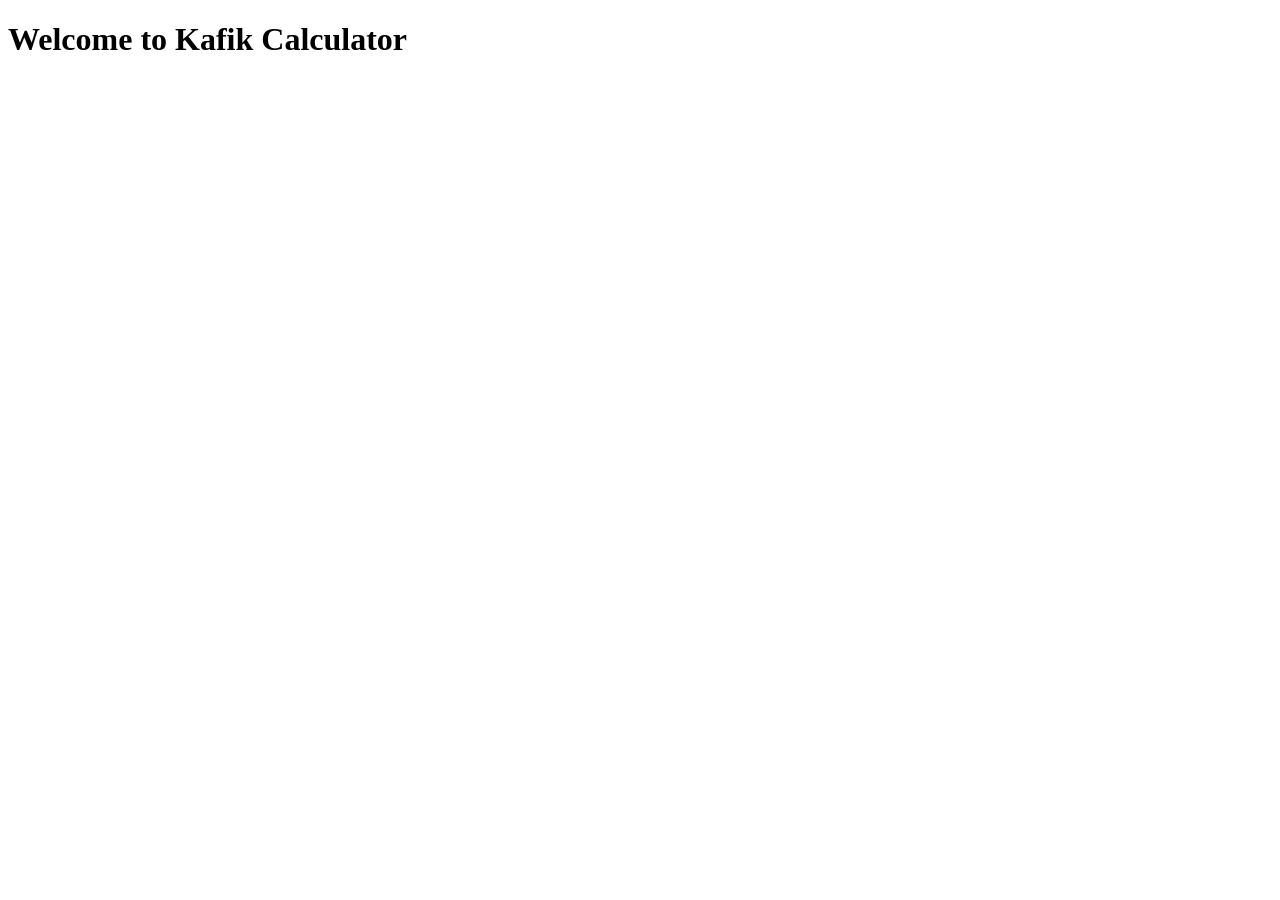
==== index.html @ 7d5d4904 "Add PWA setup files for the kafik-calculator project" ====
<!DOCTYPE html>
<html lang="en">
<head>
    <meta charset="UTF-8">
    <meta name="viewport" content="width=device-width, initial-scale=1.0">
    <link rel="manifest" href="manifest.json">
    <title>Kafik Calculator</title>
</head>
<body>
    <h1>Welcome to Kafik Calculator</h1>
    <script src="sw.js"></script>
</body>
</html>
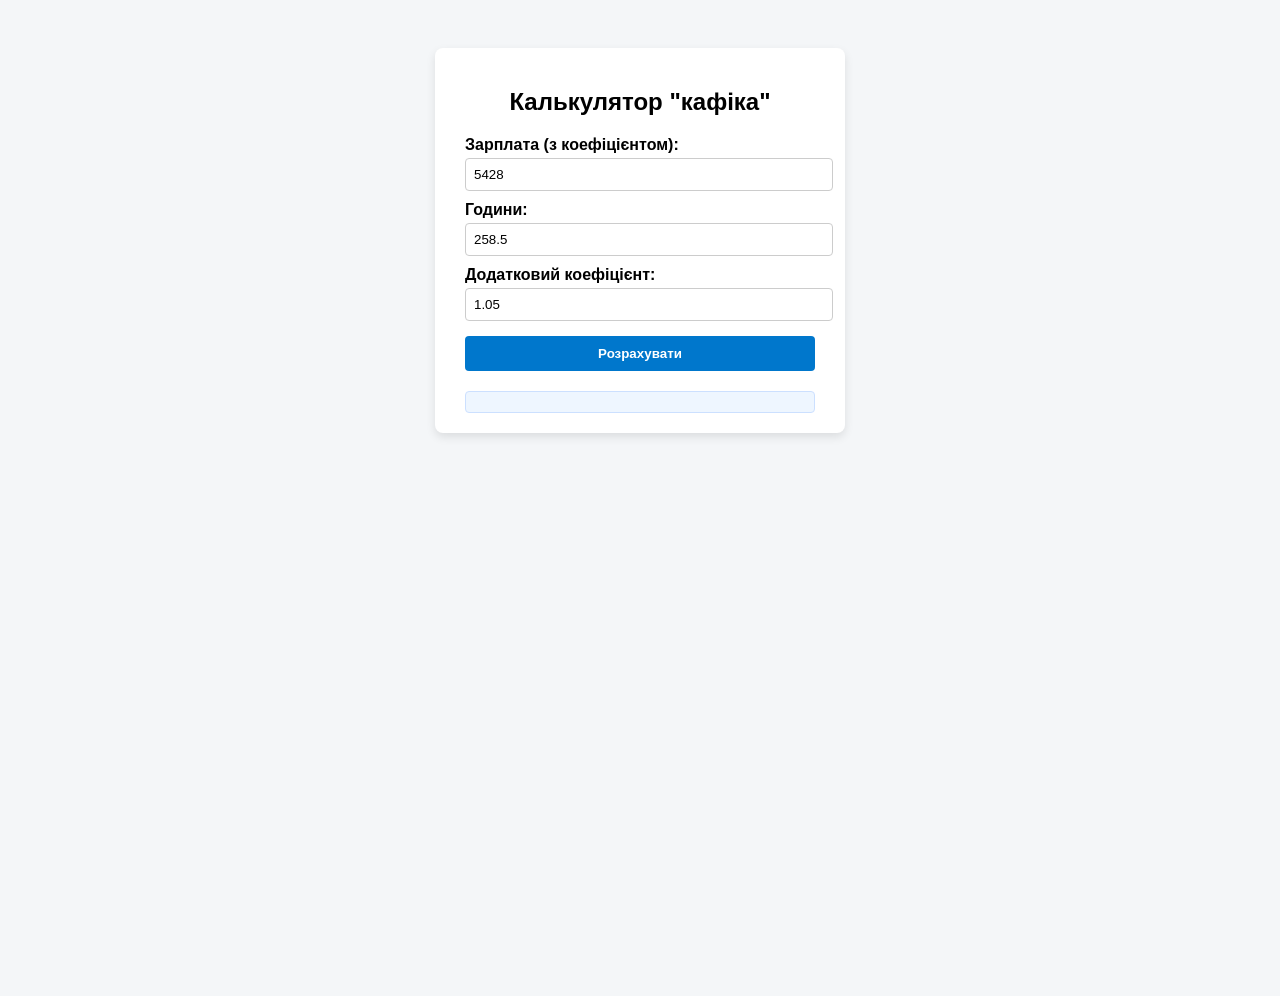
==== commit 2e2d0040: "Update index.html with new content" ====
--- a/index.html
+++ b/index.html
@@ -1,13 +1,108 @@
 <!DOCTYPE html>
-<html lang="en">
+<html lang="uk">
 <head>
-    <meta charset="UTF-8">
-    <meta name="viewport" content="width=device-width, initial-scale=1.0">
-    <link rel="manifest" href="manifest.json">
-    <title>Kafik Calculator</title>
+  <meta charset="UTF-8">
+  <title>Калькулятор "кафіка"</title>
+  <link rel="manifest" href="manifest.json">
+  <meta name="theme-color" content="#0077cc">
+  <style>
+    body {
+      font-family: Arial, sans-serif;
+      background: #f4f6f8;
+      display: flex;
+      justify-content: center;
+      align-items: flex-start;
+      min-height: 100vh;
+      padding: 40px;
+    }
+    .container {
+      background: #fff;
+      padding: 20px 30px;
+      border-radius: 8px;
+      box-shadow: 0 4px 10px rgba(0,0,0,0.1);
+      width: 350px;
+    }
+    h2 {
+      text-align: center;
+      margin-bottom: 20px;
+    }
+    label {
+      display: block;
+      margin-top: 10px;
+      font-weight: bold;
+    }
+    input {
+      width: 100%;
+      padding: 8px;
+      margin-top: 4px;
+      border: 1px solid #ccc;
+      border-radius: 4px;
+    }
+    button {
+      margin-top: 15px;
+      width: 100%;
+      padding: 10px;
+      background: #0077cc;
+      color: #fff;
+      border: none;
+      border-radius: 4px;
+      cursor: pointer;
+      font-weight: bold;
+    }
+    button:hover {
+      background: #005fa3;
+    }
+    .result {
+      margin-top: 20px;
+      padding: 10px;
+      background: #eef6ff;
+      border: 1px solid #cce0ff;
+      border-radius: 4px;
+    }
+    .result p {
+      margin: 5px 0;
+    }
+  </style>
 </head>
 <body>
-    <h1>Welcome to Kafik Calculator</h1>
-    <script src="sw.js"></script>
+  <div class="container">
+    <h2>Калькулятор "кафіка"</h2>
+    <label for="zp">Зарплата (з коефіцієнтом):</label>
+    <input type="number" id="zp" value="5428" step="0.01">
+
+    <label for="hours">Години:</label>
+    <input type="number" id="hours" value="258.5" step="0.1">
+
+    <label for="kof">Додатковий коефіцієнт:</label>
+    <input type="number" id="kof" value="1.05" step="0.01">
+
+    <button onclick="calc()">Розрахувати</button>
+
+    <div class="result" id="result"></div>
+  </div>
+
+  <script>
+    function calc() {
+      let zp = parseFloat(document.getElementById("zp").value);
+      let hours = parseFloat(document.getElementById("hours").value);
+      let kof = parseFloat(document.getElementById("kof").value);
+
+      let zp_chyst = zp / kof;
+      let k_baz = zp_chyst / hours;
+      let k_zag = zp / hours;
+      let delta_k = k_zag - k_baz;
+
+      document.getElementById("result").innerHTML = `
+        <p><b>Зарплата без коефіцієнта:</b> ${zp_chyst.toFixed(2)}</p>
+        <p><b>Базовий кафік:</b> ${k_baz.toFixed(2)}</p>
+        <p><b>Кафік з допом:</b> ${k_zag.toFixed(2)}</p>
+        <p><b>Ефект допа:</b> ${delta_k.toFixed(2)}</p>
+      `;
+    }
+
+    if ('serviceWorker' in navigator) {
+      navigator.serviceWorker.register('sw.js');
+    }
+  </script>
 </body>
 </html>
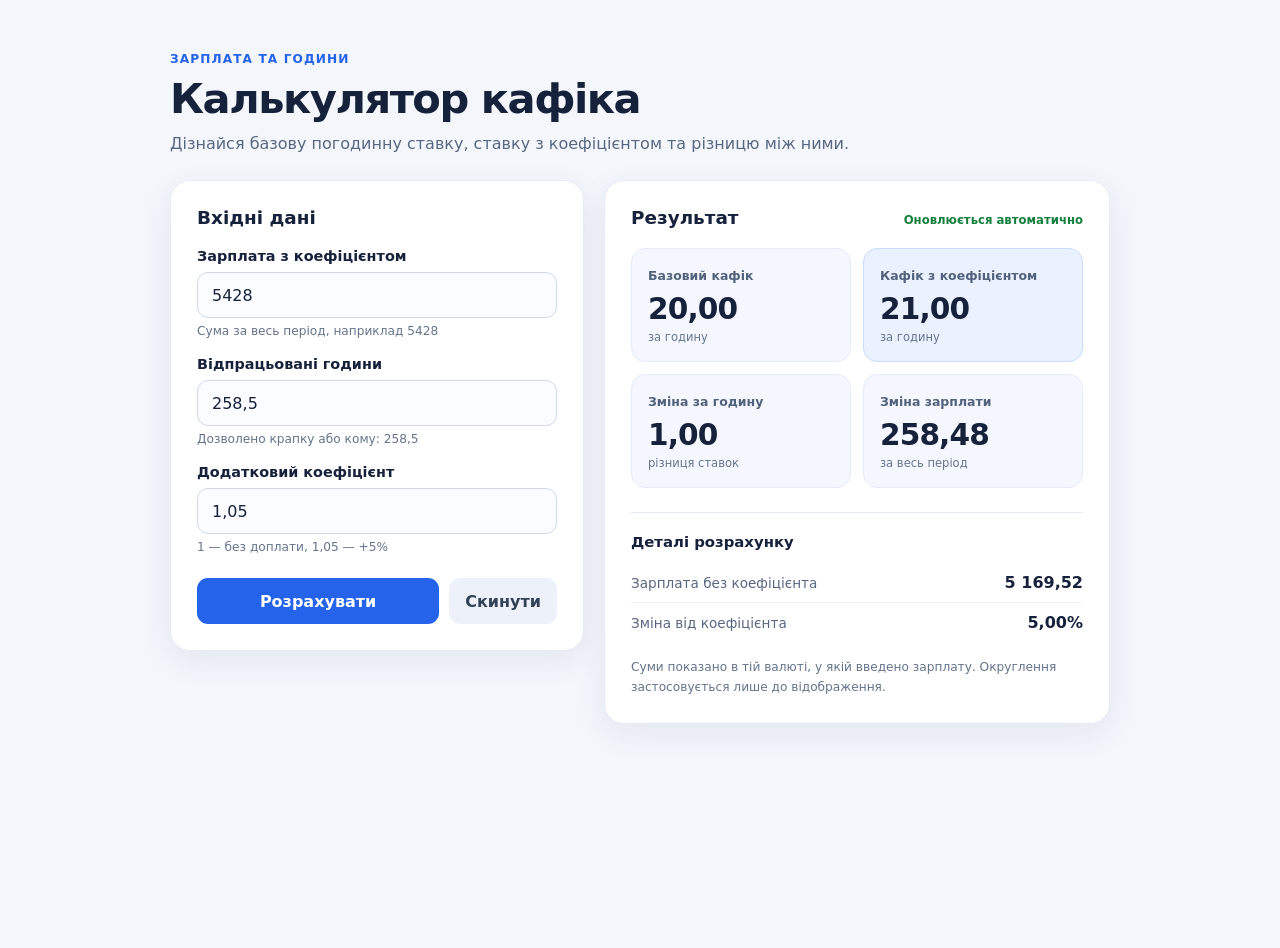
==== commit 94663ac4: "Improve calculator UI, input validation, PWA offline support and tests" ====
--- a/index.html
+++ b/index.html
@@ -1,108 +1,159 @@
-<!DOCTYPE html>
+<!doctype html>
 <html lang="uk">
-<head>
-  <meta charset="UTF-8">
-  <title>Калькулятор "кафіка"</title>
-  <link rel="manifest" href="manifest.json">
-  <meta name="theme-color" content="#0077cc">
-  <style>
-    body {
-      font-family: Arial, sans-serif;
-      background: #f4f6f8;
-      display: flex;
-      justify-content: center;
-      align-items: flex-start;
-      min-height: 100vh;
-      padding: 40px;
-    }
-    .container {
-      background: #fff;
-      padding: 20px 30px;
-      border-radius: 8px;
-      box-shadow: 0 4px 10px rgba(0,0,0,0.1);
-      width: 350px;
-    }
-    h2 {
-      text-align: center;
-      margin-bottom: 20px;
-    }
-    label {
-      display: block;
-      margin-top: 10px;
-      font-weight: bold;
-    }
-    input {
-      width: 100%;
-      padding: 8px;
-      margin-top: 4px;
-      border: 1px solid #ccc;
-      border-radius: 4px;
-    }
-    button {
-      margin-top: 15px;
-      width: 100%;
-      padding: 10px;
-      background: #0077cc;
-      color: #fff;
-      border: none;
-      border-radius: 4px;
-      cursor: pointer;
-      font-weight: bold;
-    }
-    button:hover {
-      background: #005fa3;
-    }
-    .result {
-      margin-top: 20px;
-      padding: 10px;
-      background: #eef6ff;
-      border: 1px solid #cce0ff;
-      border-radius: 4px;
-    }
-    .result p {
-      margin: 5px 0;
-    }
-  </style>
-</head>
-<body>
-  <div class="container">
-    <h2>Калькулятор "кафіка"</h2>
-    <label for="zp">Зарплата (з коефіцієнтом):</label>
-    <input type="number" id="zp" value="5428" step="0.01">
-
-    <label for="hours">Години:</label>
-    <input type="number" id="hours" value="258.5" step="0.1">
-
-    <label for="kof">Додатковий коефіцієнт:</label>
-    <input type="number" id="kof" value="1.05" step="0.01">
-
-    <button onclick="calc()">Розрахувати</button>
-
-    <div class="result" id="result"></div>
-  </div>
-
-  <script>
-    function calc() {
-      let zp = parseFloat(document.getElementById("zp").value);
-      let hours = parseFloat(document.getElementById("hours").value);
-      let kof = parseFloat(document.getElementById("kof").value);
-
-      let zp_chyst = zp / kof;
-      let k_baz = zp_chyst / hours;
-      let k_zag = zp / hours;
-      let delta_k = k_zag - k_baz;
-
-      document.getElementById("result").innerHTML = `
-        <p><b>Зарплата без коефіцієнта:</b> ${zp_chyst.toFixed(2)}</p>
-        <p><b>Базовий кафік:</b> ${k_baz.toFixed(2)}</p>
-        <p><b>Кафік з допом:</b> ${k_zag.toFixed(2)}</p>
-        <p><b>Ефект допа:</b> ${delta_k.toFixed(2)}</p>
-      `;
-    }
-
-    if ('serviceWorker' in navigator) {
-      navigator.serviceWorker.register('sw.js');
-    }
-  </script>
-</body>
-</html>+  <head>
+    <meta charset="utf-8">
+    <meta name="viewport" content="width=device-width, initial-scale=1">
+    <meta name="description" content="Калькулятор базової та підвищеної погодинної ставки з коефіцієнтом.">
+    <meta name="theme-color" content="#2563eb">
+    <title>Калькулятор кафіка</title>
+    <link rel="icon" href="./icon.png" type="image/png">
+    <link rel="manifest" href="./manifest.json">
+    <style>
+      :root {
+        font-family: system-ui, -apple-system, "Segoe UI", sans-serif;
+        color: #16213b;
+        background: #f3f6fb;
+        font-synthesis: none;
+      }
+      * { box-sizing: border-box; }
+      body { margin: 0; min-height: 100vh; }
+      main { width: min(940px, calc(100% - 32px)); margin: 48px auto; }
+      .heading { margin-bottom: 24px; }
+      .eyebrow { color: #2563eb; font-size: .76rem; font-weight: 800; letter-spacing: .09em; text-transform: uppercase; }
+      h1 { margin: 8px 0; font-size: clamp(1.8rem, 4vw, 2.6rem); line-height: 1.15; letter-spacing: -.035em; }
+      .subtitle { margin: 0; color: #586781; line-height: 1.6; }
+      .layout { display: grid; grid-template-columns: minmax(280px, .9fr) minmax(0, 1.1fr); gap: 20px; align-items: start; }
+      .panel { border-radius: 20px; background: #fff; box-shadow: 0 10px 34px rgba(23, 42, 83, .07); border: 1px solid #e6ecf5; padding: 26px; min-width: 0; }
+      h2 { margin: 0 0 20px; font-size: 1.15rem; }
+      .field { margin: 0 0 18px; }
+      label { display: block; margin-bottom: 8px; font-weight: 650; font-size: .9rem; }
+      input { width: 100%; min-height: 46px; padding: 11px 14px; font: inherit; color: inherit; background: #fbfcff; border: 1px solid #cfd9e8; border-radius: 11px; outline-offset: 2px; }
+      input:focus-visible { outline: 3px solid #9bc2ff; border-color: #2563eb; }
+      input[aria-invalid="true"] { border-color: #bd3c42; background: #fff8f8; }
+      .hint { display: block; margin-top: 6px; font-size: .76rem; color: #64748b; }
+      .actions { display: flex; gap: 10px; margin-top: 24px; }
+      button { min-height: 46px; border: 0; border-radius: 11px; padding: 10px 16px; font: inherit; font-weight: 700; cursor: pointer; }
+      button:focus-visible { outline: 3px solid #9bc2ff; outline-offset: 2px; }
+      .primary { flex: 1; color: #fff; background: #2563eb; }
+      .primary:hover { background: #1d4ed8; }
+      .secondary { background: #edf2fa; color: #334155; }
+      .secondary:hover { background: #dee8f6; }
+      .error { margin: 14px 0 0; color: #a12833; font-size: .88rem; }
+      [hidden] { display: none !important; }
+      .result-header { display: flex; align-items: baseline; justify-content: space-between; gap: 8px; margin-bottom: 20px; }
+      .result-header h2 { margin: 0; }
+      .live-indicator { font-size: .73rem; color: #15803d; font-weight: 650; }
+      .metrics { display: grid; grid-template-columns: repeat(2, minmax(0, 1fr)); gap: 12px; }
+      .metric { background: #f4f7fe; border: 1px solid #e4ebfa; border-radius: 14px; padding: 16px; min-width: 0; }
+      .metric.highlight { background: #eaf1ff; border-color: #c9dbff; }
+      .metric-label { font-size: .78rem; color: #52627c; font-weight: 650; }
+      .metric strong { display: block; margin-top: 8px; font-size: clamp(1.28rem, 3vw, 1.85rem); letter-spacing: -.03em; overflow-wrap: anywhere; font-variant-numeric: tabular-nums; }
+      .metric small { color: #65758e; font-size: .72rem; }
+      .breakdown { margin-top: 24px; border-top: 1px solid #e7ecf4; padding-top: 20px; }
+      .breakdown h3 { margin: 0 0 12px; font-size: .93rem; }
+      dl { margin: 0; }
+      .detail { display: flex; justify-content: space-between; align-items: baseline; gap: 10px; padding: 10px 0; border-bottom: 1px solid #eff2f7; }
+      .detail:last-child { border-bottom: none; }
+      dt { color: #586781; font-size: .85rem; }
+      dd { margin: 0; font-weight: 700; font-variant-numeric: tabular-nums; text-align: right; }
+      .note { margin: 16px 0 0; font-size: .76rem; color: #64748b; line-height: 1.6; }
+      @media (max-width: 700px) {
+        main { margin: 25px auto; }
+        .layout { grid-template-columns: 1fr; }
+        .panel { padding: 20px; }
+      }
+      @media (max-width: 380px) { .metrics { grid-template-columns: 1fr; } }
+      @media (prefers-reduced-motion: no-preference) { button { transition: background-color .15s ease; } }
+      @media (prefers-color-scheme: dark) {
+        :root { color: #e8eefb; background: #0e1728; }
+        .subtitle, .hint, .note, dt { color: #a3b2ca; }
+        .panel { background: #172238; border-color: #2e405e; box-shadow: none; }
+        input { color: #f1f5ff; background: #101b30; border-color: #445674; }
+        input[aria-invalid="true"] { background: #35212a; }
+        .metric { background: #202f4b; border-color: #324564; }
+        .metric.highlight { background: #203d70; border-color: #3e65ad; }
+        .metric-label, .metric small { color: #b9c7df; }
+        .breakdown, .detail { border-color: #31425d; }
+        .secondary { color: #e8eefb; background: #2c3e5d; }
+        .secondary:hover { background: #3b5072; }
+        .live-indicator { color: #86efac; }
+        .error { color: #fca5a5; }
+      }
+    </style>
+    <script type="module" src="./app.mjs"></script>
+  </head>
+  <body>
+    <main>
+      <header class="heading">
+        <span class="eyebrow">Зарплата та години</span>
+        <h1>Калькулятор кафіка</h1>
+        <p class="subtitle">Дізнайся базову погодинну ставку, ставку з коефіцієнтом та різницю між ними.</p>
+      </header>
+      <div class="layout">
+        <section class="panel" aria-labelledby="inputs-title">
+          <h2 id="inputs-title">Вхідні дані</h2>
+          <form id="calculator" novalidate>
+            <div class="field">
+              <label for="salary">Зарплата з коефіцієнтом</label>
+              <input id="salary" name="salary" type="text" inputmode="decimal" autocomplete="off" value="5428" aria-describedby="salary-hint">
+              <span class="hint" id="salary-hint">Сума за весь період, наприклад 5428</span>
+            </div>
+            <div class="field">
+              <label for="hours">Відпрацьовані години</label>
+              <input id="hours" name="hours" type="text" inputmode="decimal" autocomplete="off" value="258,5" aria-describedby="hours-hint">
+              <span class="hint" id="hours-hint">Дозволено крапку або кому: 258,5</span>
+            </div>
+            <div class="field">
+              <label for="coefficient">Додатковий коефіцієнт</label>
+              <input id="coefficient" name="coefficient" type="text" inputmode="decimal" autocomplete="off" value="1,05" aria-describedby="coefficient-hint">
+              <span class="hint" id="coefficient-hint">1 — без доплати, 1,05 — +5%</span>
+            </div>
+            <div class="actions">
+              <button class="primary" type="submit">Розрахувати</button>
+              <button class="secondary" type="reset">Скинути</button>
+            </div>
+            <p id="error" class="error" role="alert" hidden></p>
+          </form>
+        </section>
+        <section class="panel" aria-labelledby="results-title">
+          <div class="result-header">
+            <h2 id="results-title">Результат</h2>
+            <span class="live-indicator">Оновлюється автоматично</span>
+          </div>
+          <div id="results" aria-live="polite" aria-atomic="true">
+            <div class="metrics">
+              <div class="metric">
+                <span class="metric-label">Базовий кафік</span>
+                <strong id="baseRate">—</strong>
+                <small>за годину</small>
+              </div>
+              <div class="metric highlight">
+                <span class="metric-label">Кафік з коефіцієнтом</span>
+                <strong id="finalRate">—</strong>
+                <small>за годину</small>
+              </div>
+              <div class="metric">
+                <span class="metric-label">Зміна за годину</span>
+                <strong id="extraRate">—</strong>
+                <small>різниця ставок</small>
+              </div>
+              <div class="metric">
+                <span class="metric-label">Зміна зарплати</span>
+                <strong id="extraSalary">—</strong>
+                <small>за весь період</small>
+              </div>
+            </div>
+            <div class="breakdown">
+              <h3>Деталі розрахунку</h3>
+              <dl>
+                <div class="detail"><dt>Зарплата без коефіцієнта</dt><dd id="baseSalary">—</dd></div>
+                <div class="detail"><dt>Зміна від коефіцієнта</dt><dd><span id="extraPercent">—</span>%</dd></div>
+              </dl>
+              <p class="note">Суми показано в тій валюті, у якій введено зарплату. Округлення застосовується лише до відображення.</p>
+            </div>
+          </div>
+        </section>
+      </div>
+    </main>
+  </body>
+</html>
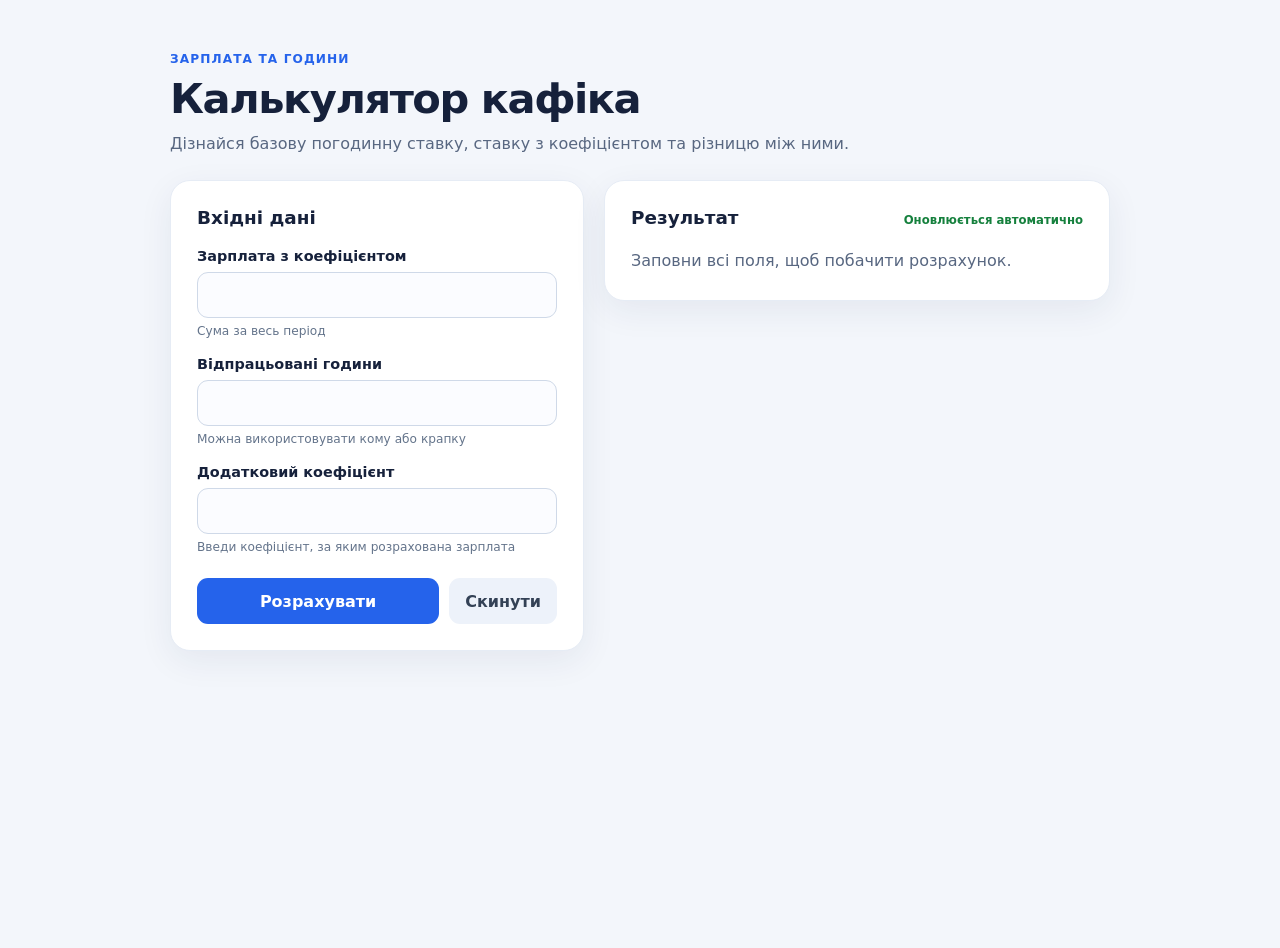
==== commit b3a7a9c9: "Start calculator with empty inputs and a neutral results prompt" ====
--- a/index.html
+++ b/index.html
@@ -95,18 +95,18 @@
           <form id="calculator" novalidate>
             <div class="field">
               <label for="salary">Зарплата з коефіцієнтом</label>
-              <input id="salary" name="salary" type="text" inputmode="decimal" autocomplete="off" value="5428" aria-describedby="salary-hint">
-              <span class="hint" id="salary-hint">Сума за весь період, наприклад 5428</span>
+              <input id="salary" name="salary" type="text" inputmode="decimal" autocomplete="off" aria-describedby="salary-hint">
+              <span class="hint" id="salary-hint">Сума за весь період</span>
             </div>
             <div class="field">
               <label for="hours">Відпрацьовані години</label>
-              <input id="hours" name="hours" type="text" inputmode="decimal" autocomplete="off" value="258,5" aria-describedby="hours-hint">
-              <span class="hint" id="hours-hint">Дозволено крапку або кому: 258,5</span>
+              <input id="hours" name="hours" type="text" inputmode="decimal" autocomplete="off" aria-describedby="hours-hint">
+              <span class="hint" id="hours-hint">Можна використовувати кому або крапку</span>
             </div>
             <div class="field">
               <label for="coefficient">Додатковий коефіцієнт</label>
-              <input id="coefficient" name="coefficient" type="text" inputmode="decimal" autocomplete="off" value="1,05" aria-describedby="coefficient-hint">
-              <span class="hint" id="coefficient-hint">1 — без доплати, 1,05 — +5%</span>
+              <input id="coefficient" name="coefficient" type="text" inputmode="decimal" autocomplete="off" aria-describedby="coefficient-hint">
+              <span class="hint" id="coefficient-hint">Введи коефіцієнт, за яким розрахована зарплата</span>
             </div>
             <div class="actions">
               <button class="primary" type="submit">Розрахувати</button>
@@ -120,7 +120,8 @@
             <h2 id="results-title">Результат</h2>
             <span class="live-indicator">Оновлюється автоматично</span>
           </div>
-          <div id="results" aria-live="polite" aria-atomic="true">
+          <p id="empty-state" class="subtitle">Заповни всі поля, щоб побачити розрахунок.</p>
+          <div id="results" aria-live="polite" aria-atomic="true" hidden>
             <div class="metrics">
               <div class="metric">
                 <span class="metric-label">Базовий кафік</span>
